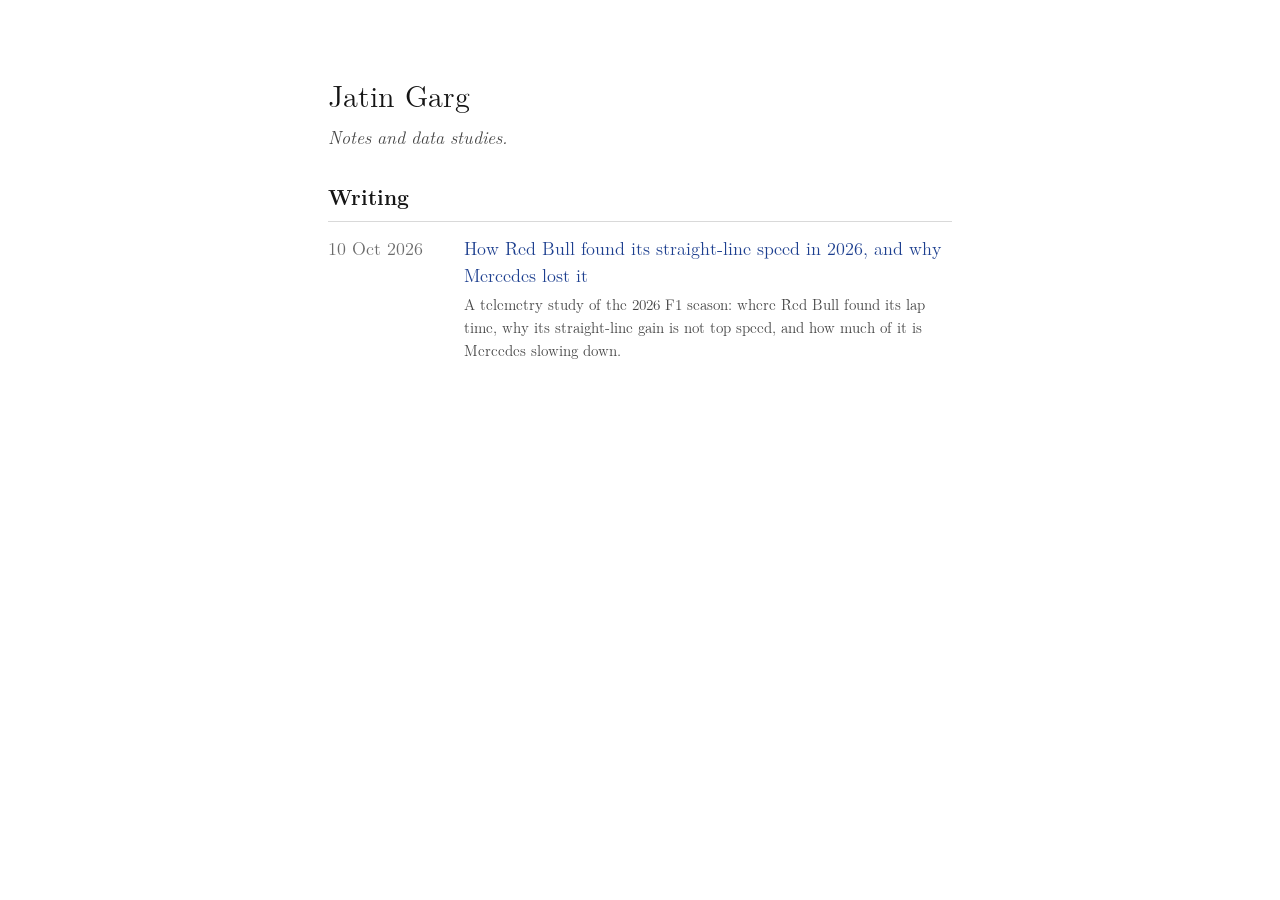
==== index.html @ f083f8df "Add site with Red Bull 2026 telemetry study Static GitHub Pages site: home page and a paper-style ar" ====
<!doctype html>
<html lang="en">
<head>
<meta charset="utf-8">
<meta name="viewport" content="width=device-width, initial-scale=1, viewport-fit=cover">
<title>Jatin Garg</title>
<meta name="description" content="Writing by Jatin Garg.">
<link rel="stylesheet" href="assets/fonts.css">
<link rel="stylesheet" href="assets/paper.css">
<link rel="stylesheet" href="assets/site.css">
<style>
  .paper .home h1 { font-weight: 400; font-size: 1.9rem; margin: 0 0 .3rem; }
  .paper .home .lede { color: var(--ink-2); font-style: italic; margin: 0 0 2rem; text-indent: 0; }
  .paper .posts { list-style: none; padding: 0; margin: 0; }
  .paper .posts li { display: grid; grid-template-columns: 7.5rem 1fr; gap: .2rem 1rem; padding: .7rem 0; border-top: .7px solid var(--hair); text-align: left; }
  .paper .posts .when { color: var(--muted); font-variant-numeric: tabular-nums; }
  .paper .posts .dek { grid-column: 2; color: var(--ink-2); font-size: .95rem; }
  @media (max-width: 34rem) { .paper .posts li { grid-template-columns: 1fr; } .paper .posts .dek { grid-column: 1; } }
</style>
</head>
<body>
<main class="paper">
  <section class="home">
    <h1 class="unnumbered">Jatin Garg</h1>
    <p class="lede">Notes and data studies.</p>
  </section>
  <section id="writing">
    <h2 class="unnumbered">Writing</h2>
    <ul class="posts">
      <li><span class="when">10 Oct 2026</span><a href="articles/redbull-2026/">How Red Bull found its straight-line speed in 2026, and why Mercedes lost it</a>
        <span class="dek">A telemetry study of the 2026 F1 season: where Red Bull found its lap time, why its straight-line gain is not top speed, and how much of it is Mercedes slowing down.</span></li>
    </ul>
  </section>
</main>
</body>
</html>
---- assets/fonts.css ----
@font-face { font-family: "LM Roman"; src: url("fonts/lmroman12-regular.woff2") format("woff2"); font-weight: 400; font-style: normal; font-display: swap; }
@font-face { font-family: "LM Roman"; src: url("fonts/lmroman12-italic.woff2") format("woff2"); font-weight: 400; font-style: italic; font-display: swap; }
@font-face { font-family: "LM Roman"; src: url("fonts/lmroman12-bold.woff2") format("woff2"); font-weight: 700; font-style: normal; font-display: swap; }
@font-face { font-family: "LM Roman Caps"; src: url("fonts/lmromancaps10-regular.woff2") format("woff2"); font-weight: 400; font-style: normal; font-display: swap; }
@font-face { font-family: "LM Mono"; src: url("fonts/lmmono10-regular.woff2") format("woff2"); font-weight: 400; font-style: normal; font-display: swap; }
@font-face { font-family: "LM Math"; src: url("fonts/lmmath.woff2") format("woff2"); font-weight: 400; font-style: normal; font-display: swap; }
---- assets/paper.css ----
/* Paper layout: one justified column in Latin Modern, LaTeX article conventions
   (indented paragraphs, numbered sections, booktabs tables, captions under figures). */
.paper {
  --paper: #ffffff; --ink: #141414; --ink-2: #444444; --muted: #6b6b6b; --rule: #1a1a1a; --hair: #d9d9d9;
  --link: #1d3f8f; --hl: #f3f5fa;
  --rb: #1f4e9e; --mer: #0e8c7f; --mcl: #d9731a; --fer: #c22b3b; --rbs: #7fa3d9; --grey: #9a9a9a; --ot: #7b3294;
  --serif: "LM Roman", "Latin Modern Roman", "CMU Serif", "Computer Modern Serif", Georgia, "Times New Roman", serif;
  --caps: "LM Roman Caps", "LM Roman", "Latin Modern Roman", Georgia, serif;
  --mono: "LM Mono", "Latin Modern Mono", "CMU Typewriter Text", ui-monospace, Menlo, monospace;
  --measure: 39rem;
  background: var(--paper); color: var(--ink);
  font-family: var(--serif); font-size: 1.14rem; line-height: 1.52;
  font-kerning: normal; font-variant-ligatures: common-ligatures;
  max-width: var(--measure); margin-inline: auto; padding-block: 2.5rem 4rem;
  counter-reset: sec;
}
@media (prefers-color-scheme: dark) {
  :root:not([data-theme="light"]) .paper {
    --paper: #15171b; --ink: #e9e7e2; --ink-2: #c4c2bd; --muted: #9a9894; --rule: #d6d4cf; --hair: #3a3c40;
    --link: #9db8f2; --hl: #1d2026;
    --rb: #82a6ee; --mer: #4cc3b4; --mcl: #f0a35c; --fer: #ef7c87; --rbs: #b2c7ef; --grey: #8a8a8a; --ot: #c597de;
  }
}
:root[data-theme="dark"] .paper {
  --paper: #15171b; --ink: #e9e7e2; --ink-2: #c4c2bd; --muted: #9a9894; --rule: #d6d4cf; --hair: #3a3c40;
  --link: #9db8f2; --hl: #1d2026;
  --rb: #82a6ee; --mer: #4cc3b4; --mcl: #f0a35c; --fer: #ef7c87; --rbs: #b2c7ef; --grey: #8a8a8a; --ot: #c597de;
}
.paper.in-dash { background: transparent; }

.paper a { color: var(--link); text-decoration: none; }
.paper a:hover { text-decoration: underline; }
.paper :focus-visible { outline: 2px solid var(--link); outline-offset: 2px; }

/* title block */
.paper .titleblock { text-align: center; margin-bottom: 2.2rem; }
.paper .titleblock h1 { font-weight: 400; font-size: 1.78rem; line-height: 1.22; margin: 0 0 1.1rem; text-wrap: balance; letter-spacing: -.005em; }
.paper .titleblock p { text-indent: 0; text-align: center; hyphens: manual; }
.paper .titleblock .author { font-size: 1.08rem; margin: 0; }
.paper .titleblock .affil { font-size: .95rem; color: var(--ink-2); font-style: italic; margin: .15rem 0 0; }
.paper .titleblock .date { font-size: 1rem; margin: .7rem 0 0; }

.paper .abstract { margin: 0 2.4rem 2.2rem; font-size: .93rem; line-height: 1.5; text-align: justify; hyphens: auto; }
.paper .abstract h2 { text-align: center; font-size: .95rem; font-weight: 700; margin: 0 0 .35rem; counter-increment: none; }
.paper .abstract h2::before { content: none; }
.paper .abstract p { text-indent: 0; }
.paper .keywords { margin-top: .6rem; font-size: .88rem; }
.paper .keywords b { font-weight: 700; }

/* body text */
.paper p { margin: 0; text-indent: 1.5em; text-align: justify; hyphens: auto; -webkit-hyphens: auto; }
.paper h2 + p, .paper h3 + p, .paper figure + p, .paper .eq + p, .paper table + p, .paper .tablewrap + p,
.paper ol + p, .paper ul + p, .paper .noindent, .paper dl + p { text-indent: 0; }
.paper .eq + p.cont { text-indent: 0; }
.paper b, .paper strong { font-weight: 700; }
.paper em { font-style: italic; }
.paper .sc { font-family: var(--caps); letter-spacing: .02em; }
.paper .num { font-variant-numeric: tabular-nums lining-nums; white-space: nowrap; }
.paper code, .paper .tt { font-family: var(--mono); font-size: .92em; }

/* sectioning */
.paper section { margin-top: 2rem; }
.paper h2 { font-size: 1.32rem; font-weight: 700; line-height: 1.3; margin: 0 0 .7rem; text-align: left; counter-increment: sec; counter-reset: sub; }
.paper h2::before { content: counter(sec) "\2003"; }
.paper h2.unnumbered { counter-increment: none; }
.paper h2.unnumbered::before { content: none; }
.paper h3 { font-size: 1.1rem; font-weight: 700; margin: 1.4rem 0 .5rem; counter-increment: sub; }
.paper h3::before { content: counter(sec) "." counter(sub) "\2003"; }

.paper ol, .paper ul { margin: .5rem 0 .6rem; padding-left: 1.6rem; }
.paper li { margin: .25rem 0; text-align: justify; hyphens: auto; }

/* definition list (glossary) */
.paper dl.glossary { margin: .6rem 0 .8rem; display: grid; grid-template-columns: minmax(7.5rem, max-content) 1fr; column-gap: 1.1rem; row-gap: .45rem; }
.paper dl.glossary dt { font-weight: 700; }
.paper dl.glossary dd { margin: 0; text-align: justify; hyphens: auto; }
@media (max-width: 34rem) { .paper dl.glossary { grid-template-columns: 1fr; row-gap: .15rem; } .paper dl.glossary dd { margin-bottom: .4rem; } }

/* display equations */
.paper .eq { display: grid; grid-template-columns: 1fr auto; align-items: center; gap: 1rem; margin: .9rem 0; }
.paper .eq math { font-size: 1.12em; overflow-x: auto; max-width: 100%; }
.paper .eq .eqno { font-variant-numeric: tabular-nums; }
.paper math { font-family: "LM Math", "Latin Modern Math", "STIX Two Math", "Cambria Math", math; }

/* figures */
.paper figure { margin: 1.6rem 0 1.4rem; position: relative; }
.paper figure .chart { width: 100%; min-height: 280px; }
.paper figure .chart.short { min-height: 210px; }
.paper figure .chart svg { display: block; overflow: visible; }
.paper figcaption { font-size: .9rem; line-height: 1.45; margin-top: .6rem; text-align: justify; hyphens: auto; }
.paper figcaption .lab { font-weight: 700; }
.paper .subfig { display: flex; flex-wrap: wrap; gap: .2rem 1.1rem; justify-content: center; margin-bottom: .4rem; font-size: .92rem; }
.paper .subfig button { font: inherit; background: none; border: 0; padding: .1rem 0; color: var(--ink-2); cursor: pointer;
  border-bottom: 1px solid transparent; }
.paper .subfig button[aria-pressed="true"] { color: var(--ink); border-bottom-color: var(--ink); }

.paper .chart text { font-family: var(--serif); font-size: 12px; fill: var(--ink); }
.paper .chart .tick text { font-size: 11.5px; }
.paper .chart .ann { font-size: 11px; fill: var(--ink-2); font-style: italic; }
.paper .chart .axlab { font-size: 12px; fill: var(--ink); }

/* tables (booktabs) */
.paper .tablewrap { overflow-x: auto; margin: 1.3rem 0 1.4rem; }
.paper table.booktabs { border-collapse: collapse; margin-inline: auto; font-size: .93rem; font-variant-numeric: tabular-nums lining-nums; }
.paper table.booktabs caption { caption-side: top; text-align: justify; font-size: .9rem; line-height: 1.45; margin-bottom: .55rem; }
.paper table.booktabs caption .lab { font-weight: 700; }
.paper table.booktabs thead tr:first-child th { border-top: 1.4px solid var(--rule); }
.paper table.booktabs thead tr:last-child th { border-bottom: .7px solid var(--rule); }
.paper table.booktabs tbody tr:last-child td { border-bottom: 1.4px solid var(--rule); }
.paper table.booktabs th, .paper table.booktabs td { padding: .28rem .7rem; text-align: right; }
.paper table.booktabs th:first-child, .paper table.booktabs td:first-child { text-align: left; padding-left: 0; }
.paper table.booktabs th:last-child, .paper table.booktabs td:last-child { padding-right: 0; }
.paper table.booktabs th { font-weight: 400; font-style: italic; }
.paper table.booktabs td.ind { padding-left: 1.2rem; }
.paper table.booktabs td:not(:first-child) { white-space: nowrap; }
@media (max-width: 34rem) { .paper table.booktabs { font-size: .84rem; } .paper table.booktabs th, .paper table.booktabs td { padding-inline: .4rem; } }

/* tooltip */
.paper .tt-pop { position: absolute; pointer-events: none; background: var(--paper); border: .7px solid var(--rule);
  padding: .3rem .5rem; font-size: .82rem; line-height: 1.35; min-width: 9rem; z-index: 5; box-shadow: 0 2px 8px rgba(0,0,0,.08); }
.paper .tt-pop .h { font-style: italic; color: var(--ink-2); margin-bottom: .15rem; }
.paper .tt-pop .r { display: flex; gap: .45rem; align-items: center; font-variant-numeric: tabular-nums; }
.paper .tt-pop .sw { width: .7rem; height: .18rem; flex: none; }
.paper .tt-pop .v { margin-left: auto; padding-left: .7rem; }

/* references */
.paper ol.refs { font-size: .88rem; line-height: 1.45; padding-left: 2.1rem; }
.paper ol.refs li { text-align: left; margin: .3rem 0; }
.paper .cite { white-space: nowrap; }
.paper .ack { font-size: .9rem; }
.paper hr.fn { border: 0; border-top: .7px solid var(--rule); width: 30%; margin: 2rem 0 .8rem; }

@media (max-width: 34rem) {
  .paper { font-size: 1.05rem; }
  .paper .abstract { margin-inline: .6rem; }
}
---- assets/site.css ----
:root { --site-bg: #ffffff; --site-fg: #141414; --site-muted: #6b6b6b; }
@media (prefers-color-scheme: dark) { :root:not([data-theme="light"]) { --site-bg: #15171b; --site-fg: #e9e7e2; --site-muted: #9a9894; color-scheme: dark; } }
:root[data-theme="dark"] { --site-bg: #15171b; --site-fg: #e9e7e2; --site-muted: #9a9894; color-scheme: dark; }
html, body { margin: 0; background: var(--site-bg); color: var(--site-fg); }
body { padding-inline: 18px; }
.sitebar { max-width: 39rem; margin: 0 auto; padding-top: 1.1rem; font-family: "LM Roman", Georgia, serif; font-size: .95rem; color: var(--site-muted);
  display: flex; justify-content: space-between; gap: 1rem; flex-wrap: wrap; }
.sitebar a { color: inherit; text-decoration: none; } .sitebar a:hover { text-decoration: underline; }
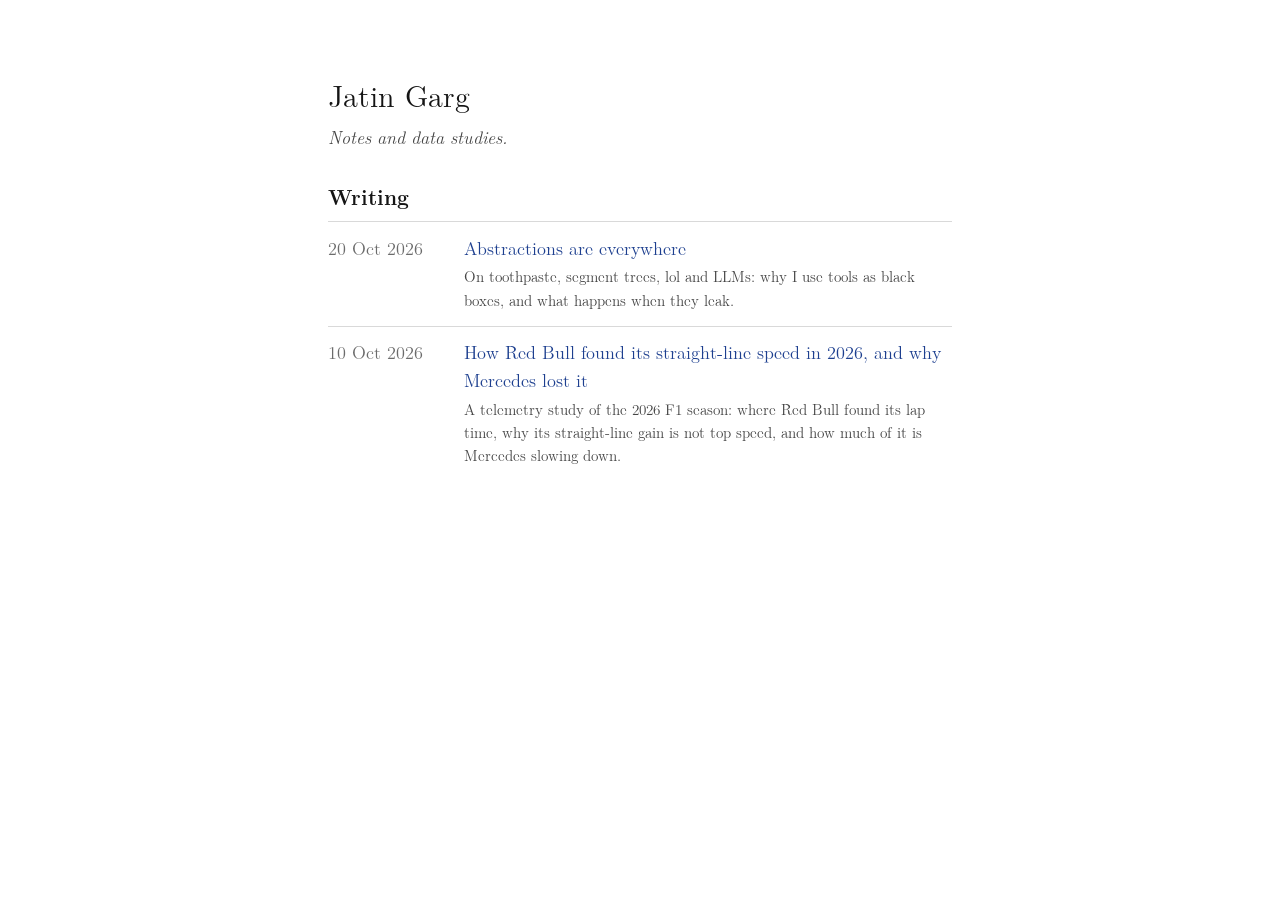
==== commit c11d8f1d: "Add "Abstractions are everywhere" essay Second article on the site, listed on the home page above th" ====
--- a/index.html
+++ b/index.html
@@ -27,6 +27,8 @@
   <section id="writing">
     <h2 class="unnumbered">Writing</h2>
     <ul class="posts">
+      <li><span class="when">20 Oct 2026</span><a href="articles/abstractions/">Abstractions are everywhere</a>
+        <span class="dek">On toothpaste, segment trees, lol and LLMs: why I use tools as black boxes, and what happens when they leak.</span></li>
       <li><span class="when">10 Oct 2026</span><a href="articles/redbull-2026/">How Red Bull found its straight-line speed in 2026, and why Mercedes lost it</a>
         <span class="dek">A telemetry study of the 2026 F1 season: where Red Bull found its lap time, why its straight-line gain is not top speed, and how much of it is Mercedes slowing down.</span></li>
     </ul>
--- a/assets/paper.css
+++ b/assets/paper.css
@@ -134,3 +134,11 @@
   .paper { font-size: 1.05rem; }
   .paper .abstract { margin-inline: .6rem; }
 }
+
+.paper .notice { border: .7px solid var(--rule); padding: .6rem .8rem; margin: 0 0 1.8rem; font-size: .92rem; line-height: 1.45; text-align: left; }
+
+.paper .tldr { border-top: 1.4px solid var(--rule); border-bottom: .7px solid var(--rule); padding: .8rem 0 .6rem; margin: 0 0 2rem; }
+.paper .tldr h2 { font-size: 1.05rem; margin: 0 0 .4rem; }
+.paper .tldr ol { margin: 0; padding-left: 1.4rem; }
+.paper .tldr li { font-size: .97rem; line-height: 1.48; margin: .35rem 0; }
+.paper table.booktabs .ci { color: var(--muted); font-size: .82em; }
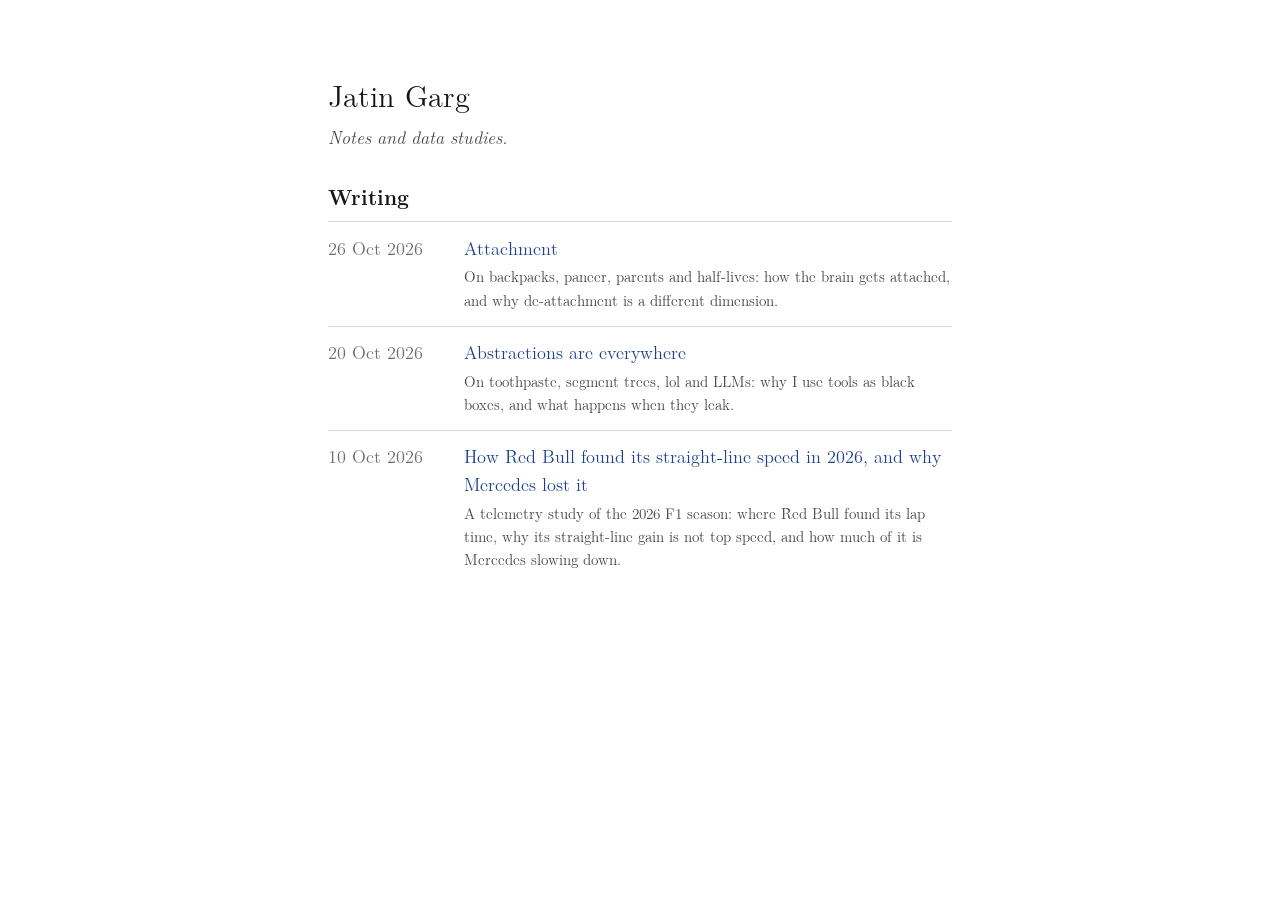
==== commit 4d48d57f: "Add "Attachment" essay Co-Authored-By: Claude Opus 5.5 <noreply@anthropic.com>" ====
--- a/index.html
+++ b/index.html
@@ -27,6 +27,8 @@
   <section id="writing">
     <h2 class="unnumbered">Writing</h2>
     <ul class="posts">
+      <li><span class="when">26 Oct 2026</span><a href="articles/attachment/">Attachment</a>
+        <span class="dek">On backpacks, paneer, parents and half-lives: how the brain gets attached, and why de-attachment is a different dimension.</span></li>
       <li><span class="when">20 Oct 2026</span><a href="articles/abstractions/">Abstractions are everywhere</a>
         <span class="dek">On toothpaste, segment trees, lol and LLMs: why I use tools as black boxes, and what happens when they leak.</span></li>
       <li><span class="when">10 Oct 2026</span><a href="articles/redbull-2026/">How Red Bull found its straight-line speed in 2026, and why Mercedes lost it</a>
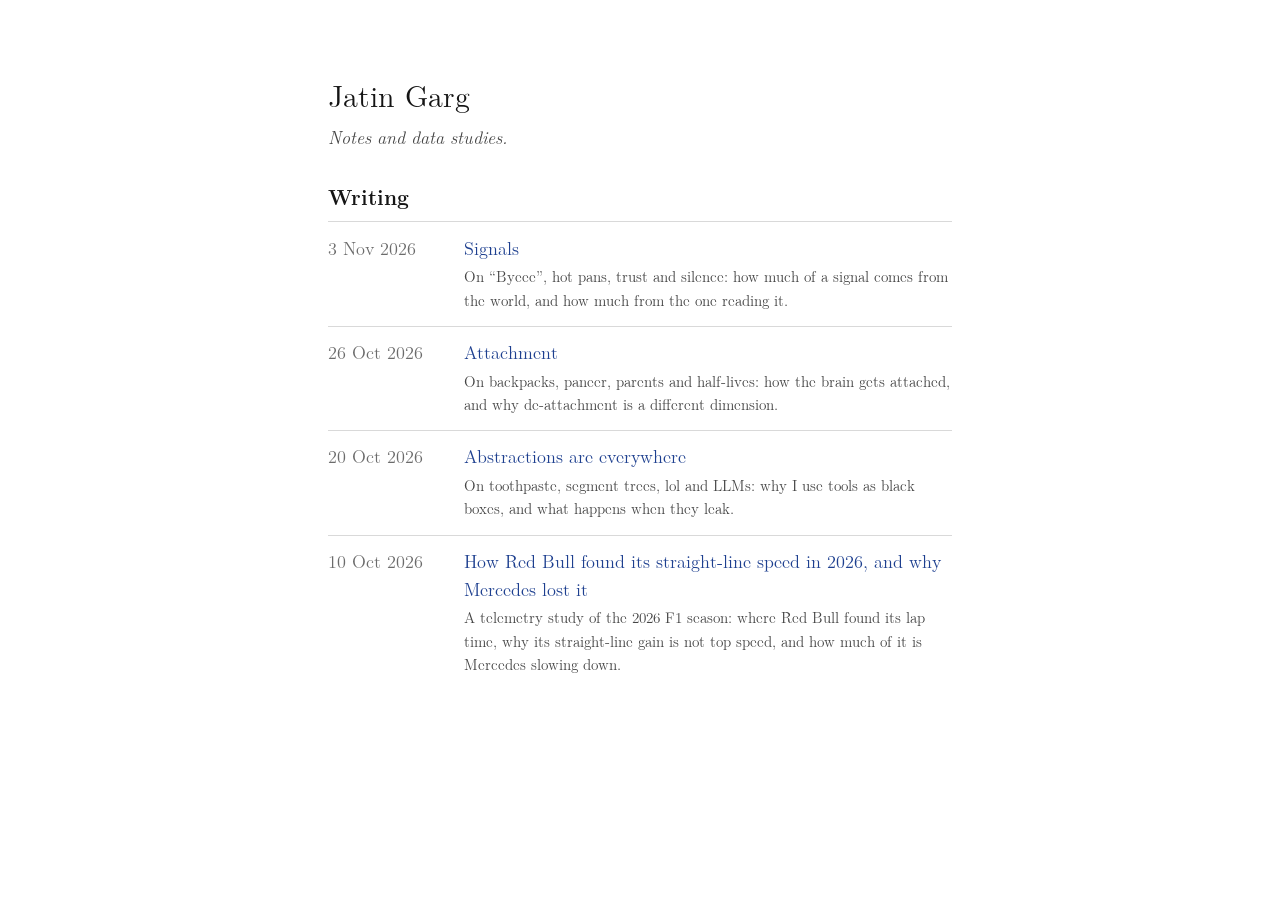
==== commit c4e8a686: "Add "Signals" essay Co-Authored-By: Claude Opus 5.5 <noreply@anthropic.com>" ====
--- a/index.html
+++ b/index.html
@@ -27,6 +27,8 @@
   <section id="writing">
     <h2 class="unnumbered">Writing</h2>
     <ul class="posts">
+      <li><span class="when">3 Nov 2026</span><a href="articles/signals/">Signals</a>
+        <span class="dek">On “Byeee”, hot pans, trust and silence: how much of a signal comes from the world, and how much from the one reading it.</span></li>
       <li><span class="when">26 Oct 2026</span><a href="articles/attachment/">Attachment</a>
         <span class="dek">On backpacks, paneer, parents and half-lives: how the brain gets attached, and why de-attachment is a different dimension.</span></li>
       <li><span class="when">20 Oct 2026</span><a href="articles/abstractions/">Abstractions are everywhere</a>
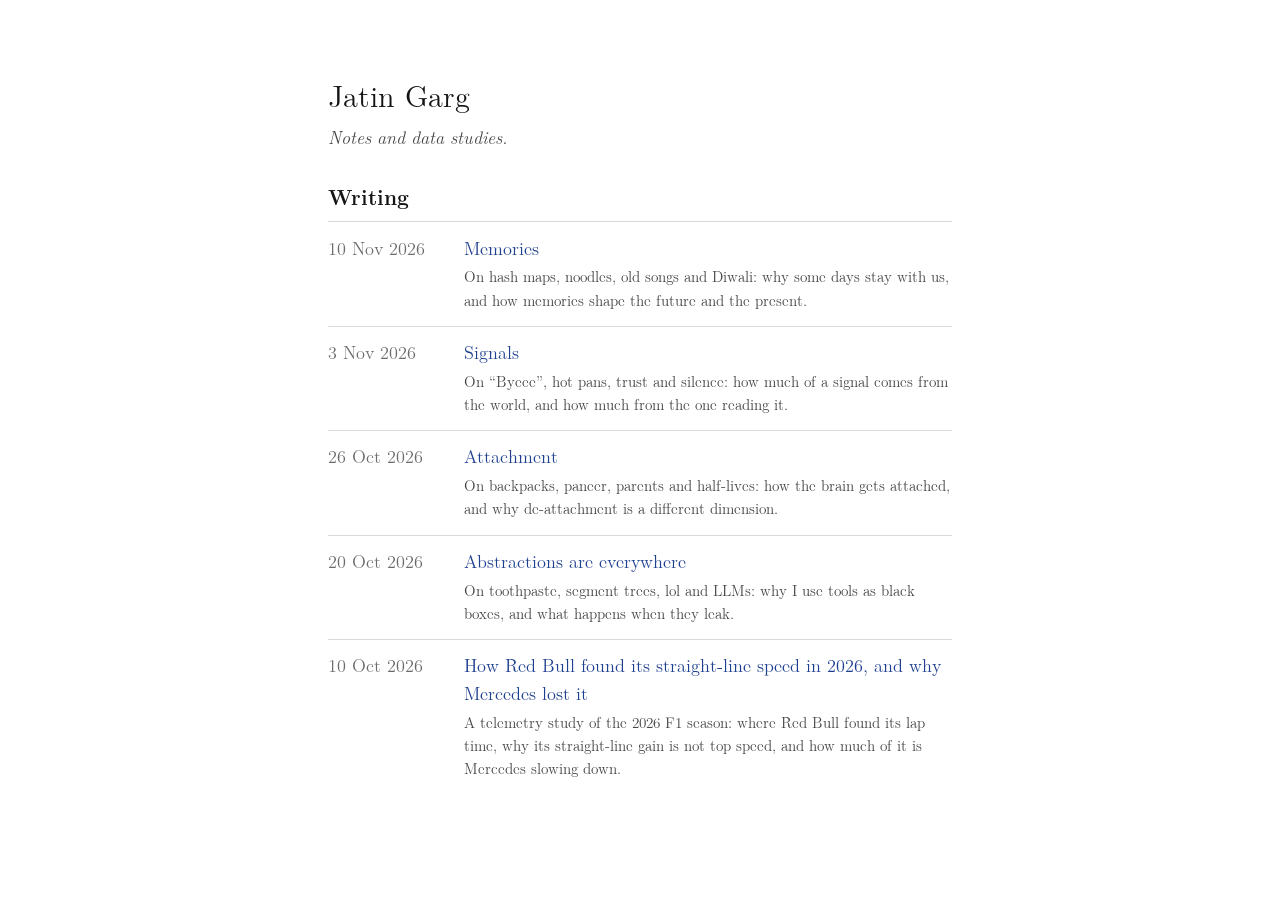
==== commit 385cfec8: "Add "Memories" essay Co-Authored-By: Claude Opus 5.5 <noreply@anthropic.com>" ====
--- a/index.html
+++ b/index.html
@@ -27,6 +27,8 @@
   <section id="writing">
     <h2 class="unnumbered">Writing</h2>
     <ul class="posts">
+      <li><span class="when">10 Nov 2026</span><a href="articles/memories/">Memories</a>
+        <span class="dek">On hash maps, noodles, old songs and Diwali: why some days stay with us, and how memories shape the future and the present.</span></li>
       <li><span class="when">3 Nov 2026</span><a href="articles/signals/">Signals</a>
         <span class="dek">On “Byeee”, hot pans, trust and silence: how much of a signal comes from the world, and how much from the one reading it.</span></li>
       <li><span class="when">26 Oct 2026</span><a href="articles/attachment/">Attachment</a>
